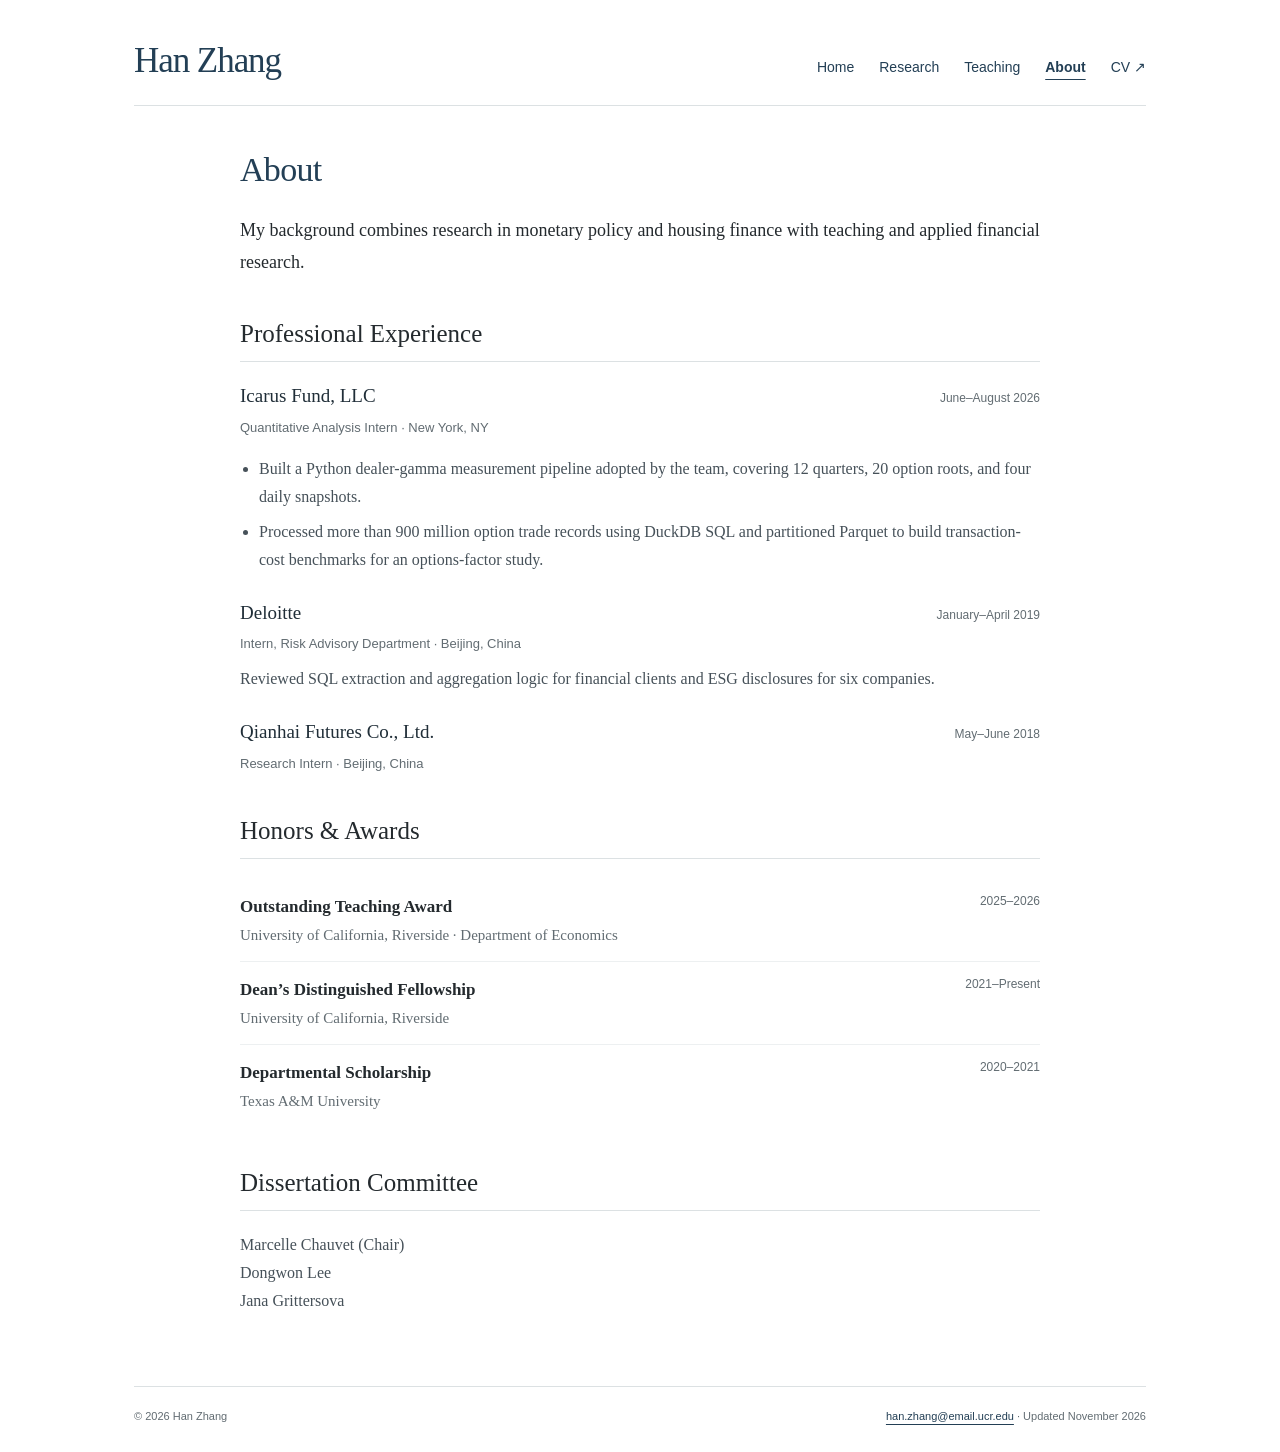
==== about.html @ f180cd6c "Split academic website into focused pages" ====
<!doctype html>
<html lang="en"><head><meta charset="utf-8"><meta name="viewport" content="width=device-width, initial-scale=1">
<title>About | Han Zhang | UC Riverside</title><meta name="description" content="Han Zhang, Economics Ph.D. candidate at UC Riverside. Monetary policy, household finance, housing and mortgage refinancing.">
<link rel="canonical" href="https://hanzhang-econ.github.io/about.html"><meta name="theme-color" content="#233f55"><link rel="stylesheet" href="styles.css">

  <script defer src="https://cloud.umami.is/script.js" data-website-id="b77f5d05-2ca2-4dd0-ac54-45bae30a96ca" data-domains="hanzhang-econ.github.io" data-exclude-search="true" data-exclude-hash="true" data-do-not-track="true"></script>
</head><body><a class="skip" href="#main">Skip to content</a><div class="wrap"><header class="masthead"><a class="brand" href="index.html">Han Zhang</a><nav class="nav" aria-label="Main navigation"><a href="index.html">Home</a><a href="research.html">Research</a><a href="teaching.html">Teaching</a><a href="about.html" aria-current="page">About</a><a href="Han_Zhang_Academic_CV.pdf" data-umami-event="CV PDF click">CV ↗</a></nav></header>
<main id="main" class="page"><h1 class="page-title">About</h1><p class="lede">My background combines research in monetary policy and housing finance with teaching and applied financial research.</p><section id="experience" class="section" aria-labelledby="experience-heading">
        <h2 id="experience-heading">Professional Experience</h2>
        <article class="experience-entry">
          <div class="entry-head"><h3>Icarus Fund, LLC</h3><span class="date">June–August 2026</span></div>
          <p class="entry-meta">Quantitative Analysis Intern · New York, NY</p>
          <ul class="experience-points"><li>Built a Python dealer-gamma measurement pipeline adopted by the team, covering 12 quarters, 20 option roots, and four daily snapshots.</li><li>Processed more than 900 million option trade records using DuckDB SQL and partitioned Parquet to build transaction-cost benchmarks for an options-factor study.</li></ul>
        </article>
        <article class="experience-entry">
          <div class="entry-head"><h3>Deloitte</h3><span class="date">January–April 2019</span></div>
          <p class="entry-meta">Intern, Risk Advisory Department · Beijing, China</p>
          <p class="experience-description">Reviewed SQL extraction and aggregation logic for financial clients and ESG disclosures for six companies.</p>
        </article>
        <article class="experience-entry">
          <div class="entry-head"><h3>Qianhai Futures Co., Ltd.</h3><span class="date">May–June 2018</span></div>
          <p class="entry-meta">Research Intern · Beijing, China</p>
        </article>
      </section><section id="awards" class="section" aria-labelledby="awards-heading">
        <h2 id="awards-heading">Honors &amp; Awards</h2>
        <ul class="honors-list">
          <li><div><span class="honor-name">Outstanding Teaching Award</span><span class="honor-school">University of California, Riverside · Department of Economics</span></div><span class="date">2025–2026</span></li>
          <li><div><span class="honor-name">Dean’s Distinguished Fellowship</span><span class="honor-school">University of California, Riverside</span></div><span class="date">2021–Present</span></li>
          <li><div><span class="honor-name">Departmental Scholarship</span><span class="honor-school">Texas A&amp;M University</span></div><span class="date">2020–2021</span></li>
        </ul>
      </section><section class="section" aria-labelledby="committee-heading"><h2 id="committee-heading">Dissertation Committee</h2><p class="committee">Marcelle Chauvet (Chair)<br>Dongwon Lee<br>Jana Grittersova</p></section></main>
<footer><span>© 2026 Han Zhang</span><span><a href="mailto:han.zhang@email.ucr.edu">han.zhang@email.ucr.edu</a> · Updated November 2026</span></footer></div></body></html>
---- styles.css ----
:root{--ink:#242a2e;--muted:#626c72;--accent:#233f55;--rule:#dce1e3;--soft:#f5f7f8}
*{box-sizing:border-box}body{margin:0;background:white;color:var(--ink);font:17px/1.75 Georgia,'Times New Roman',serif;-webkit-font-smoothing:antialiased}a{color:var(--accent);text-underline-offset:4px}a:hover{text-decoration-thickness:2px}a:focus-visible,summary:focus-visible{outline:2px solid var(--accent);outline-offset:5px} .wrap{max-width:1100px;padding:0 44px;margin:auto}.skip{position:absolute;top:-80px;left:16px;background:white;padding:8px;z-index:5}.skip:focus{top:10px}
.masthead{display:flex;justify-content:space-between;align-items:baseline;gap:25px;padding:40px 0 23px;border-bottom:1px solid var(--rule)}.brand{font-size:35px;letter-spacing:-.03em;line-height:1.2;text-decoration:none}.nav{display:flex;flex-wrap:wrap;gap:25px;font:14px/1.7 Arial,Helvetica,sans-serif}.nav a{text-decoration:none}.nav a:hover,.nav a[aria-current]{text-decoration:underline;text-underline-offset:7px}.nav a[aria-current]{font-weight:600}
.home{display:grid;grid-template-columns:255px minmax(0,1fr);gap:62px;padding:48px 0 50px;align-items:start}.portrait{display:block;width:100%;height:auto;aspect-ratio:2/3;border-radius:2px}.photo-caption{font:12px/1.7 Arial,Helvetica,sans-serif;color:var(--muted);margin-top:12px}.home h1{font-size:33px;margin:0 0 4px;font-weight:normal;line-height:1.3}.affiliation{margin:0 0 24px;color:var(--muted);font-size:17px}.intro{font-size:19px;line-height:1.75}.intro p{margin:0 0 18px}.market{font:11px/1.6 Arial,Helvetica,sans-serif;letter-spacing:.07em;color:var(--accent);border-left:2px solid #ac8861;padding-left:10px;margin:0 0 20px}.home-links{display:flex;gap:13px;flex-wrap:wrap;margin:25px 0}.download{font:13px/1.5 Arial,Helvetica,sans-serif;border:1px solid #bac8d1;border-radius:3px;padding:9px 13px;text-decoration:none;background:var(--soft)}.download:hover{background:#eaf0f4}.contact-text{font-size:15px;line-height:1.8}.home-more{font-size:15px;color:var(--muted)}
.page{max-width:800px;margin:0 auto;padding:42px 0 55px}.page-title{font-size:34px;font-weight:normal;line-height:1.3;margin:0 0 23px;color:var(--accent);letter-spacing:-.02em}.lede{font-size:18px;line-height:1.75;margin:0 0 30px}.section{margin:38px 0 0;scroll-margin-top:24px}.section:first-child{margin-top:0}h2{font-size:25px;font-weight:normal;margin:0 0 20px;padding-bottom:10px;border-bottom:1px solid var(--rule);line-height:1.4}h3{font-size:22px;font-weight:normal;color:#202e38;line-height:1.45;margin:8px 0 13px}.paper{margin:0 0 32px;padding-bottom:30px;border-bottom:1px solid var(--rule)}.paper:last-child{border:0;padding:0;margin:0}.paper-meta{display:flex;gap:15px;align-items:center;font:11px/1.6 Arial,Helvetica,sans-serif;text-transform:uppercase;letter-spacing:.06em;color:var(--muted)}.paper-meta .jmp{color:var(--accent);font-weight:600}.paper-meta a{text-transform:none;letter-spacing:0;font-size:13px}.paper p{font-size:16px;line-height:1.8;margin:0 0 12px;color:#465159}.fields{font:13px/1.8 Arial,Helvetica,sans-serif;color:var(--muted);margin:-9px 0 30px}details{margin-top:12px}summary{cursor:pointer;width:fit-content;font:13px/1.7 Arial,Helvetica,sans-serif;color:var(--accent);padding:3px 0}details[open] summary{margin-bottom:15px}.research-detail{border-left:2px solid var(--rule);padding-left:18px}.research-detail p:last-child{margin-bottom:0}
.teaching-role,.entry-head{display:flex;justify-content:space-between;align-items:baseline;gap:18px;margin:22px 0 7px}.teaching-role{font:14px/1.6 Arial,Helvetica,sans-serif}.date{font:12px/1.6 Arial,Helvetica,sans-serif;color:var(--muted);white-space:nowrap}.course-title{font-size:18px;margin:0 0 9px}.teaching-text,.experience-description{font-size:16px;color:#465159;margin:0}.courses{font-size:16px;color:#465159;padding-left:19px}.courses li{margin:4px 0}.feedback-note{font:12px/1.7 Arial,Helvetica,sans-serif;color:var(--muted);margin:-8px 0 24px}.student-quote{margin:0 0 28px;padding:0 0 0 20px;border-left:2px solid #c5d1d8}.student-quote blockquote{margin:0;font-size:17px;line-height:1.85;color:#36454e}.student-quote figcaption{margin-top:10px;font:12px/1.7 Arial,Helvetica,sans-serif;color:var(--muted)}.feedback-more{margin-top:0}.feedback-more summary{margin-bottom:20px}.teaching-award{font-size:15px;padding:12px 16px;background:var(--soft);border-left:2px solid #ac8861;margin:25px 0}
.experience-entry{margin-bottom:25px}.experience-entry:last-child{margin-bottom:0}.entry-head{margin-top:0}.entry-head h3{font-size:19px;margin:0}.entry-meta{font:13px/1.7 Arial,Helvetica,sans-serif;color:var(--muted);margin:0 0 10px}.experience-points{font-size:16px;padding-left:19px;color:#465159}.experience-points li{margin:7px 0}.honors-list{list-style:none;padding:0;margin:0}.honors-list li{display:flex;justify-content:space-between;gap:20px;padding:13px 0;border-bottom:1px solid #edf0f1}.honors-list li:last-child{border:0}.honor-name{display:block;font-size:17px;font-weight:bold}.honor-school{display:block;font-size:15px;color:var(--muted)}.committee{font-size:16px;color:#465159}footer{display:flex;justify-content:space-between;gap:20px;border-top:1px solid var(--rule);padding:20px 0 26px;font:11px/1.7 Arial,Helvetica,sans-serif;color:var(--muted)}
@media(max-width:800px){.wrap{padding:0 28px}.home{grid-template-columns:220px minmax(0,1fr);gap:34px}.nav{gap:18px}.intro{font-size:17px}}
@media(max-width:620px){.wrap{padding:0 23px}.masthead{display:block;padding:25px 0 19px}.nav{margin-top:18px;gap:16px}.brand{font-size:32px}.home{display:flex;flex-direction:column;gap:25px;padding:28px 0 35px}.home-photo{width:190px}.home h1{font-size:29px}.intro{font-size:17px}.affiliation{font-size:16px}.page{padding:28px 0 38px}.page-title{font-size:30px}.lede{font-size:17px}.entry-head,.teaching-role{flex-wrap:wrap;gap:3px 12px}.honors-list li{display:block}.honors-list .date{display:block;margin-top:4px}.student-quote{padding-left:14px}.student-quote blockquote{font-size:16px}h2{font-size:24px}h3{font-size:21px}footer{flex-wrap:wrap;gap:6px}}
@media print{.nav,.skip,footer,.home-photo{display:none}.wrap{max-width:none;padding:0}.page{max-width:none}.home{display:block}.masthead{padding-top:0}a{color:inherit}}
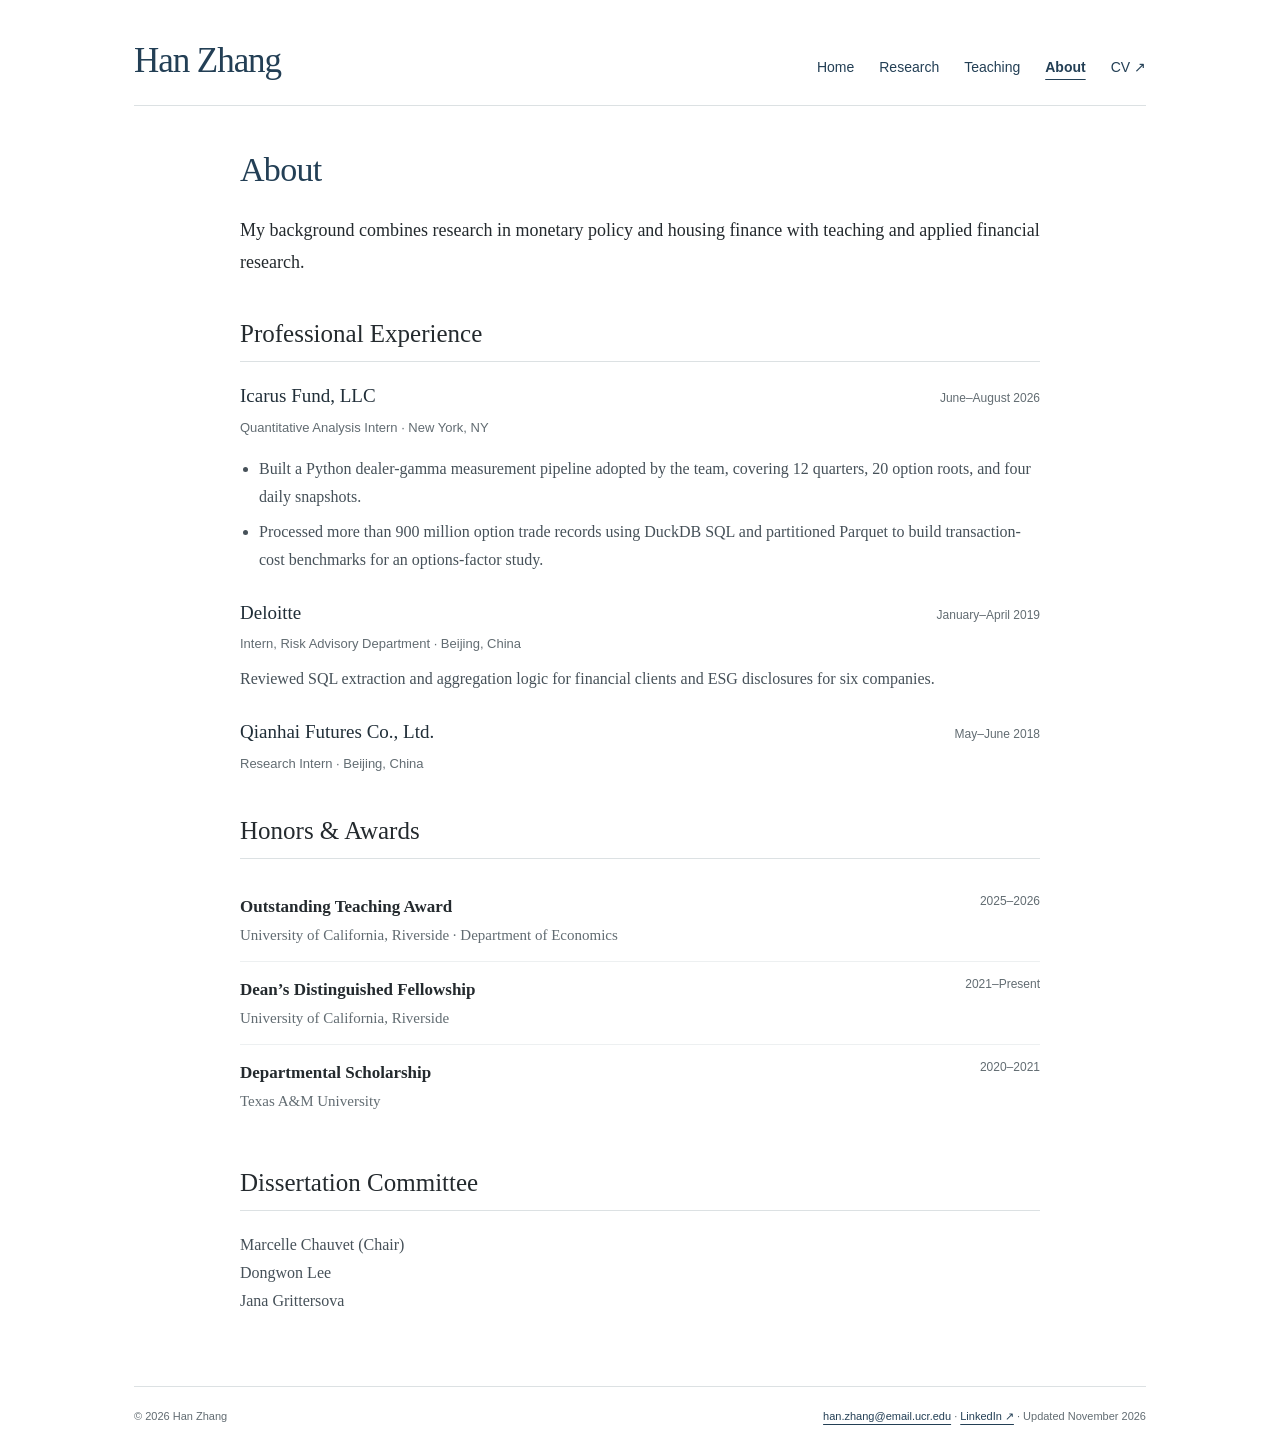
==== commit 5f01206e: "Add LinkedIn links and Google Search Console setup" ====
--- a/about.html
+++ b/about.html
@@ -29,4 +29,4 @@
           <li><div><span class="honor-name">Departmental Scholarship</span><span class="honor-school">Texas A&amp;M University</span></div><span class="date">2020–2021</span></li>
         </ul>
       </section><section class="section" aria-labelledby="committee-heading"><h2 id="committee-heading">Dissertation Committee</h2><p class="committee">Marcelle Chauvet (Chair)<br>Dongwon Lee<br>Jana Grittersova</p></section></main>
-<footer><span>© 2026 Han Zhang</span><span><a href="mailto:han.zhang@email.ucr.edu">han.zhang@email.ucr.edu</a> · Updated November 2026</span></footer></div></body></html>
+<footer><span>© 2026 Han Zhang</span><span><a href="mailto:han.zhang@email.ucr.edu">han.zhang@email.ucr.edu</a> · <a href="https://www.linkedin.com/in/han-zhang-812bb7201/" data-umami-event="LinkedIn click">LinkedIn ↗</a> · Updated November 2026</span></footer></div></body></html>
